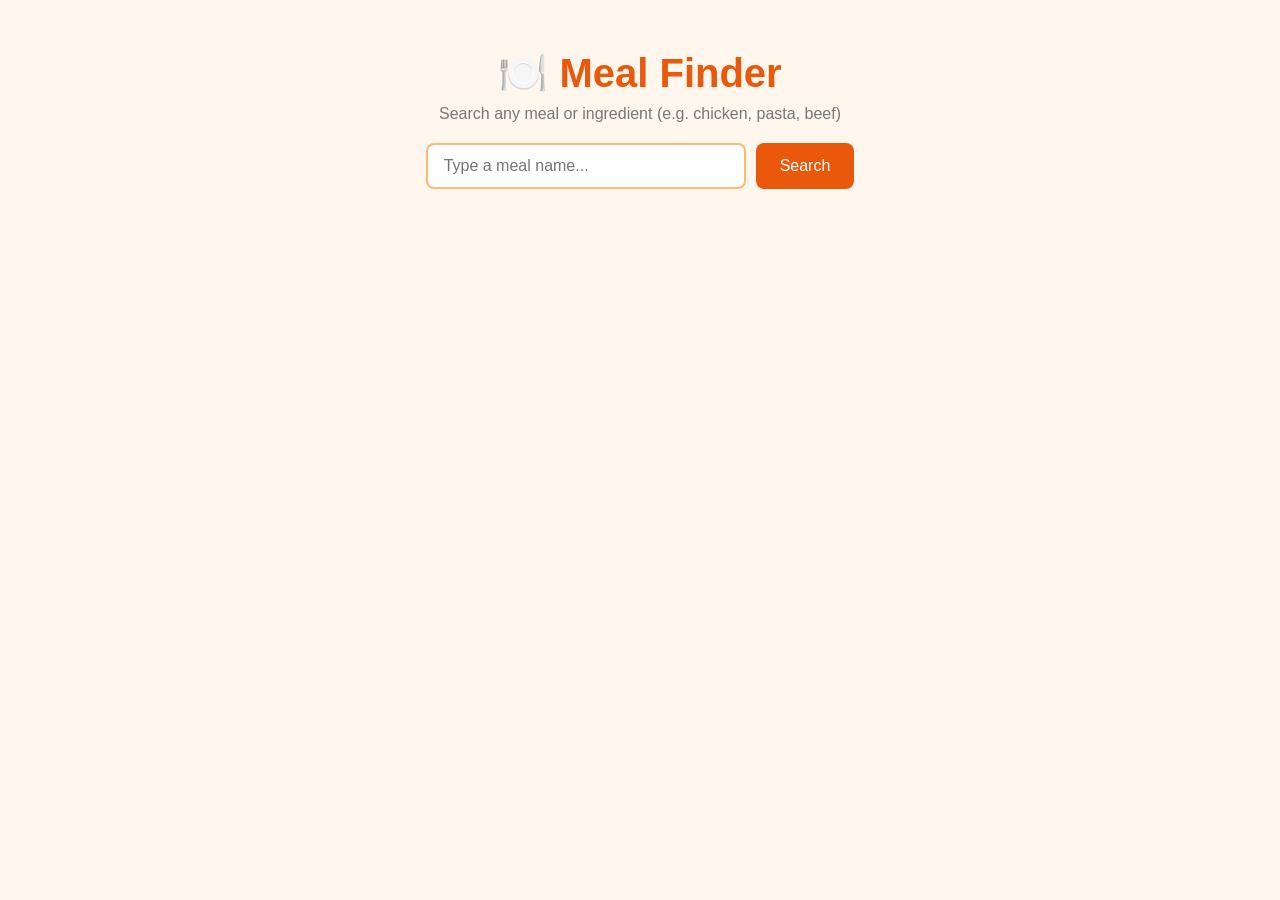
==== index.html @ 624f7c54 "Build 1 for Functionality" ====
<!DOCTYPE html>
<html lang="en">
<head>
  <meta charset="UTF-8">
  <meta name="viewport" content="width=device-width, initial-scale=1.0">
  <title>Meal Finder</title>
  <link rel="stylesheet" href="style.css">
</head>
<body>
  <header>
    <h1>🍽️ Meal Finder</h1>
    <p>Search any meal or ingredient (e.g. chicken, pasta, beef)</p>

    <div class="search-box">
      <input type="text" id="searchInput" placeholder="Type a meal name...">
      <button id="searchBtn">Search</button>
    </div>
  </header>

  <p id="message"></p>
  <div id="results" class="results"></div>

  <script src="script.js"></script>
</body>
</html>
---- style.css ----
* {
  box-sizing: border-box;
  margin: 0;
  padding: 0;
}

body {
  font-family: Arial, Helvetica, sans-serif;
  background: #fff7ed;
  color: #333;
  padding: 20px;
}

header {
  text-align: center;
  margin: 30px 0;
}

header h1 {
  color: #ea580c;
  font-size: 2.5rem;
  margin-bottom: 8px;
}

header p {
  color: #777;
  margin-bottom: 20px;
}

.search-box {
  display: flex;
  justify-content: center;
  gap: 10px;
}

.search-box input {
  width: 320px;
  max-width: 70%;
  padding: 12px 16px;
  font-size: 1rem;
  border: 2px solid #fdba74;
  border-radius: 8px;
  outline: none;
}

.search-box input:focus {
  border-color: #ea580c;
}

.search-box button {
  padding: 12px 24px;
  font-size: 1rem;
  background: #ea580c;
  color: white;
  border: none;
  border-radius: 8px;
  cursor: pointer;
}

.search-box button:hover {
  background: #c2410c;
}

#message {
  text-align: center;
  font-size: 1.1rem;
  margin-bottom: 20px;
}

.results {
  display: flex;
  flex-wrap: wrap;
  justify-content: center;
  gap: 20px;
}

.card {
  width: 230px;
  background: white;
  border-radius: 12px;
  overflow: hidden;
  box-shadow: 0 4px 12px rgba(0, 0, 0, 0.1);
  transition: transform 0.2s;
}

.card:hover {
  transform: translateY(-6px);
}

.card img {
  width: 100%;
  height: 200px;
  object-fit: cover;
  display: block;
}

.card-body {
  padding: 14px;
}

.card-body h3 {
  font-size: 1.05rem;
  margin-bottom: 8px;
}

.card-body p {
  font-size: 0.9rem;
  color: #666;
}

.card-body a {
  display: inline-block;
  margin-top: 10px;
  color: #ea580c;
  font-size: 0.9rem;
}
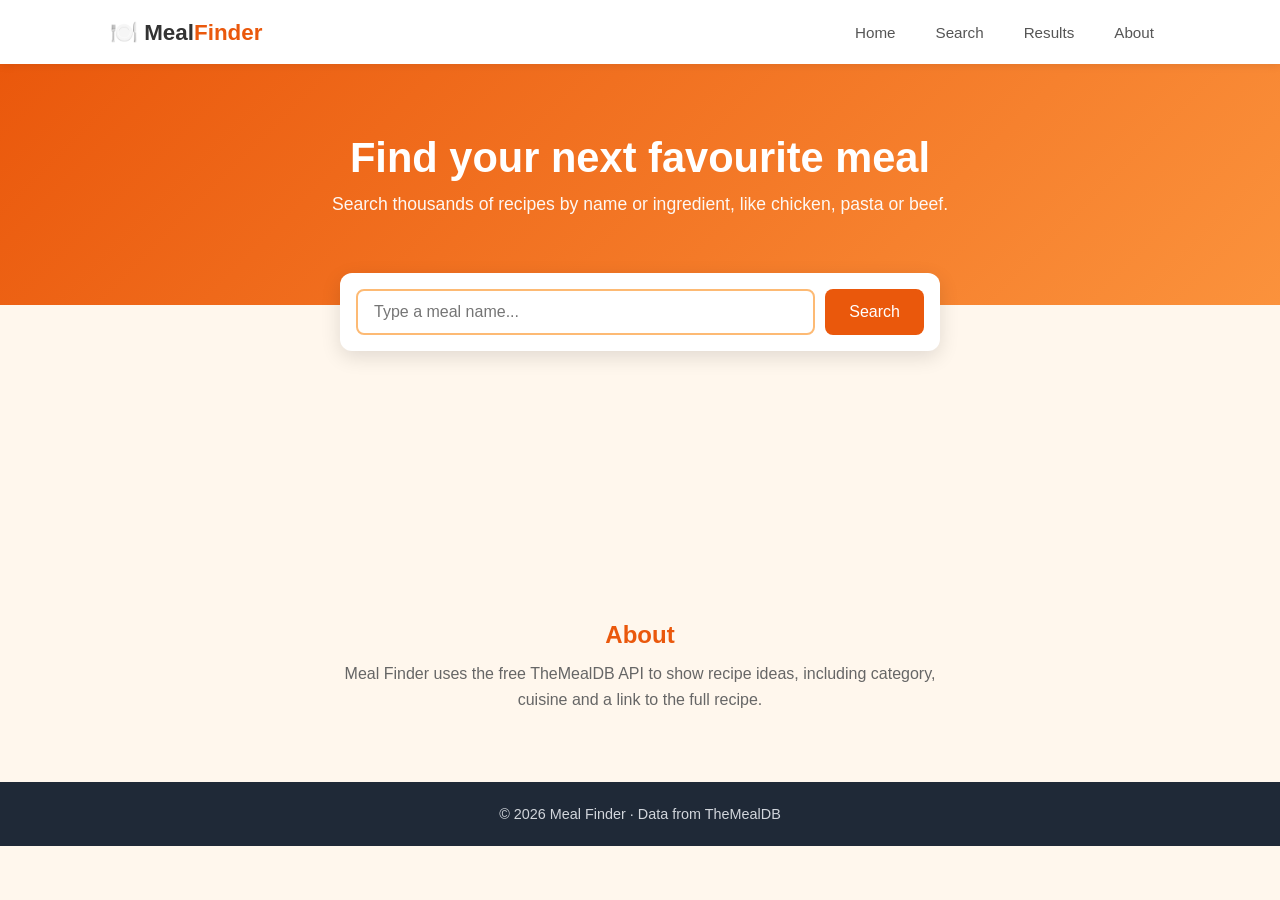
==== commit da767934: "Add navigation bar and polish page layout Add sticky navbar with mobile menu, hero banner, about sec" ====
--- a/index.html
+++ b/index.html
@@ -7,18 +7,48 @@
   <link rel="stylesheet" href="style.css">
 </head>
 <body>
-  <header>
-    <h1>🍽️ Meal Finder</h1>
-    <p>Search any meal or ingredient (e.g. chicken, pasta, beef)</p>
+  <nav class="navbar">
+    <div class="nav-inner">
+      <a href="#home" class="brand">🍽️ Meal<span>Finder</span></a>
 
-    <div class="search-box">
-      <input type="text" id="searchInput" placeholder="Type a meal name...">
-      <button id="searchBtn">Search</button>
+      <button class="nav-toggle" id="navToggle" aria-label="Toggle navigation" aria-expanded="false">☰</button>
+
+      <ul class="nav-links" id="navLinks">
+        <li><a href="#home">Home</a></li>
+        <li><a href="#search">Search</a></li>
+        <li><a href="#results-section">Results</a></li>
+        <li><a href="#about">About</a></li>
+      </ul>
     </div>
+  </nav>
+
+  <header class="hero" id="home">
+    <h1>Find your next favourite meal</h1>
+    <p>Search thousands of recipes by name or ingredient, like chicken, pasta or beef.</p>
   </header>
 
-  <p id="message"></p>
-  <div id="results" class="results"></div>
+  <main>
+    <section class="search-section" id="search">
+      <div class="search-box">
+        <input type="text" id="searchInput" placeholder="Type a meal name...">
+        <button id="searchBtn">Search</button>
+      </div>
+    </section>
+
+    <section class="results-section" id="results-section">
+      <p id="message"></p>
+      <div id="results" class="results"></div>
+    </section>
+
+    <section class="about" id="about">
+      <h2>About</h2>
+      <p>Meal Finder uses the free TheMealDB API to show recipe ideas, including category, cuisine and a link to the full recipe.</p>
+    </section>
+  </main>
+
+  <footer class="footer">
+    <p>&copy; 2026 Meal Finder &middot; Data from TheMealDB</p>
+  </footer>
 
   <script src="script.js"></script>
 </body>
--- a/style.css
+++ b/style.css
@@ -4,38 +4,119 @@
   padding: 0;
 }
 
+html {
+  scroll-behavior: smooth;
+  scroll-padding-top: 70px;
+}
+
 body {
   font-family: Arial, Helvetica, sans-serif;
   background: #fff7ed;
   color: #333;
-  padding: 20px;
-}
-
-header {
-  text-align: center;
-  margin: 30px 0;
-}
-
-header h1 {
-  color: #ea580c;
-  font-size: 2.5rem;
-  margin-bottom: 8px;
-}
-
-header p {
-  color: #777;
-  margin-bottom: 20px;
+}
+
+/* Navigation bar */
+.navbar {
+  position: sticky;
+  top: 0;
+  z-index: 100;
+  background: white;
+  box-shadow: 0 2px 8px rgba(0, 0, 0, 0.08);
+}
+
+.nav-inner {
+  max-width: 1100px;
+  margin: 0 auto;
+  padding: 0 20px;
+  height: 64px;
+  display: flex;
+  align-items: center;
+  justify-content: space-between;
+}
+
+.brand {
+  font-size: 1.4rem;
+  font-weight: bold;
+  color: #333;
+  text-decoration: none;
+}
+
+.brand span {
+  color: #ea580c;
+}
+
+.nav-links {
+  display: flex;
+  gap: 8px;
+  list-style: none;
+}
+
+.nav-links a {
+  display: block;
+  padding: 8px 16px;
+  color: #555;
+  text-decoration: none;
+  border-radius: 6px;
+  font-size: 0.95rem;
+}
+
+.nav-links a:hover {
+  background: #fff7ed;
+  color: #ea580c;
+}
+
+.nav-toggle {
+  display: none;
+  background: none;
+  border: none;
+  font-size: 1.6rem;
+  color: #333;
+  cursor: pointer;
+}
+
+/* Hero */
+.hero {
+  background: linear-gradient(135deg, #ea580c, #fb923c);
+  color: white;
+  text-align: center;
+  padding: 70px 20px 90px;
+}
+
+.hero h1 {
+  font-size: 2.6rem;
+  margin-bottom: 12px;
+}
+
+.hero p {
+  font-size: 1.1rem;
+  opacity: 0.95;
+}
+
+main {
+  max-width: 1100px;
+  margin: 0 auto;
+  padding: 0 20px;
+}
+
+/* Search */
+.search-section {
+  margin-top: -32px;
 }
 
 .search-box {
   display: flex;
   justify-content: center;
   gap: 10px;
+  background: white;
+  padding: 16px;
+  border-radius: 12px;
+  box-shadow: 0 6px 20px rgba(0, 0, 0, 0.12);
+  max-width: 600px;
+  margin: 0 auto;
 }
 
 .search-box input {
-  width: 320px;
-  max-width: 70%;
+  flex: 1;
   padding: 12px 16px;
   font-size: 1rem;
   border: 2px solid #fdba74;
@@ -61,6 +142,12 @@
   background: #c2410c;
 }
 
+/* Results */
+.results-section {
+  padding: 40px 0 20px;
+  min-height: 200px;
+}
+
 #message {
   text-align: center;
   font-size: 1.1rem;
@@ -114,3 +201,58 @@
   color: #ea580c;
   font-size: 0.9rem;
 }
+
+/* About */
+.about {
+  text-align: center;
+  max-width: 650px;
+  margin: 40px auto;
+  padding: 30px 20px;
+}
+
+.about h2 {
+  color: #ea580c;
+  margin-bottom: 12px;
+}
+
+.about p {
+  color: #666;
+  line-height: 1.6;
+}
+
+/* Footer */
+.footer {
+  background: #1f2937;
+  color: #d1d5db;
+  text-align: center;
+  padding: 24px 20px;
+  font-size: 0.9rem;
+}
+
+/* Mobile */
+@media (max-width: 700px) {
+  .nav-toggle {
+    display: block;
+  }
+
+  .nav-links {
+    display: none;
+    position: absolute;
+    top: 64px;
+    left: 0;
+    right: 0;
+    flex-direction: column;
+    gap: 0;
+    background: white;
+    padding: 8px 20px 16px;
+    box-shadow: 0 6px 8px rgba(0, 0, 0, 0.08);
+  }
+
+  .nav-links.open {
+    display: flex;
+  }
+
+  .hero h1 {
+    font-size: 2rem;
+  }
+}
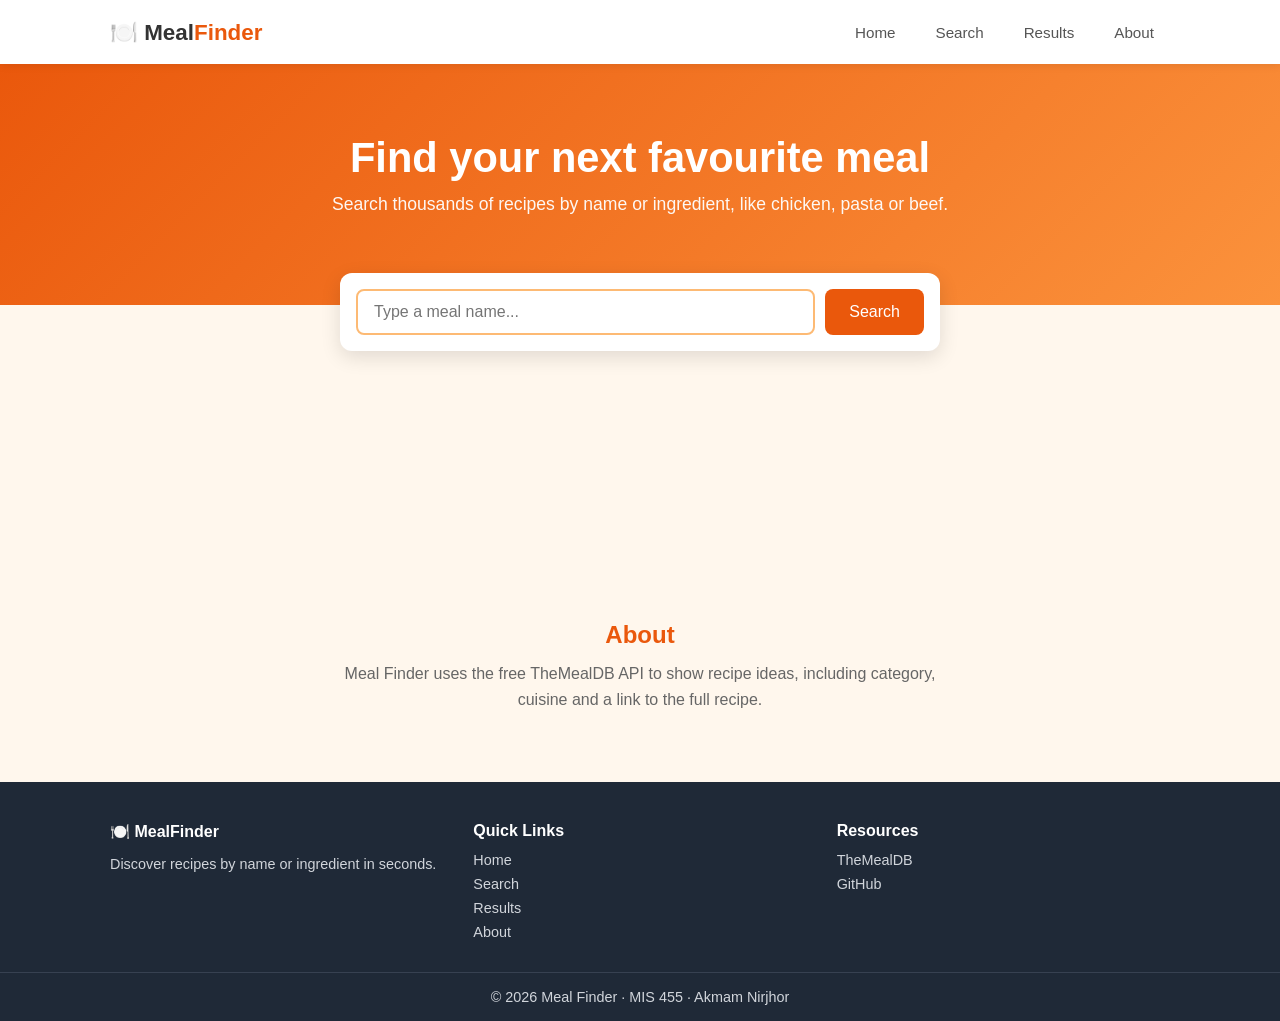
==== commit 38b2b4cc: "Expand footer with brand, quick links and resources" ====
--- a/index.html
+++ b/index.html
@@ -47,7 +47,34 @@
   </main>
 
   <footer class="footer">
-    <p>&copy; 2026 Meal Finder &middot; Data from TheMealDB</p>
+    <div class="footer-inner">
+      <div class="footer-col">
+        <h4>🍽️ MealFinder</h4>
+        <p>Discover recipes by name or ingredient in seconds.</p>
+      </div>
+
+      <div class="footer-col">
+        <h4>Quick Links</h4>
+        <ul>
+          <li><a href="#home">Home</a></li>
+          <li><a href="#search">Search</a></li>
+          <li><a href="#results-section">Results</a></li>
+          <li><a href="#about">About</a></li>
+        </ul>
+      </div>
+
+      <div class="footer-col">
+        <h4>Resources</h4>
+        <ul>
+          <li><a href="https://www.themealdb.com" target="_blank">TheMealDB</a></li>
+          <li><a href="https://github.com/Akmam-Nirjhor/MIS_455_2030514_Akmam_Nirjhor" target="_blank">GitHub</a></li>
+        </ul>
+      </div>
+    </div>
+
+    <div class="footer-bottom">
+      <p>&copy; 2026 Meal Finder &middot; MIS 455 &middot; Akmam Nirjhor</p>
+    </div>
   </footer>
 
   <script src="script.js"></script>
--- a/style.css
+++ b/style.css
@@ -224,9 +224,55 @@
 .footer {
   background: #1f2937;
   color: #d1d5db;
+  font-size: 0.9rem;
+}
+
+.footer-inner {
+  max-width: 1100px;
+  margin: 0 auto;
+  padding: 40px 20px 24px;
+  display: flex;
+  flex-wrap: wrap;
+  justify-content: space-between;
+  gap: 30px;
+}
+
+.footer-col {
+  min-width: 180px;
+  flex: 1;
+}
+
+.footer-col h4 {
+  color: white;
+  margin-bottom: 12px;
+  font-size: 1rem;
+}
+
+.footer-col p {
+  line-height: 1.6;
+}
+
+.footer-col ul {
+  list-style: none;
+}
+
+.footer-col li {
+  margin-bottom: 8px;
+}
+
+.footer-col a {
+  color: #d1d5db;
+  text-decoration: none;
+}
+
+.footer-col a:hover {
+  color: #fb923c;
+}
+
+.footer-bottom {
+  border-top: 1px solid #374151;
   text-align: center;
-  padding: 24px 20px;
-  font-size: 0.9rem;
+  padding: 16px 20px;
 }
 
 /* Mobile */
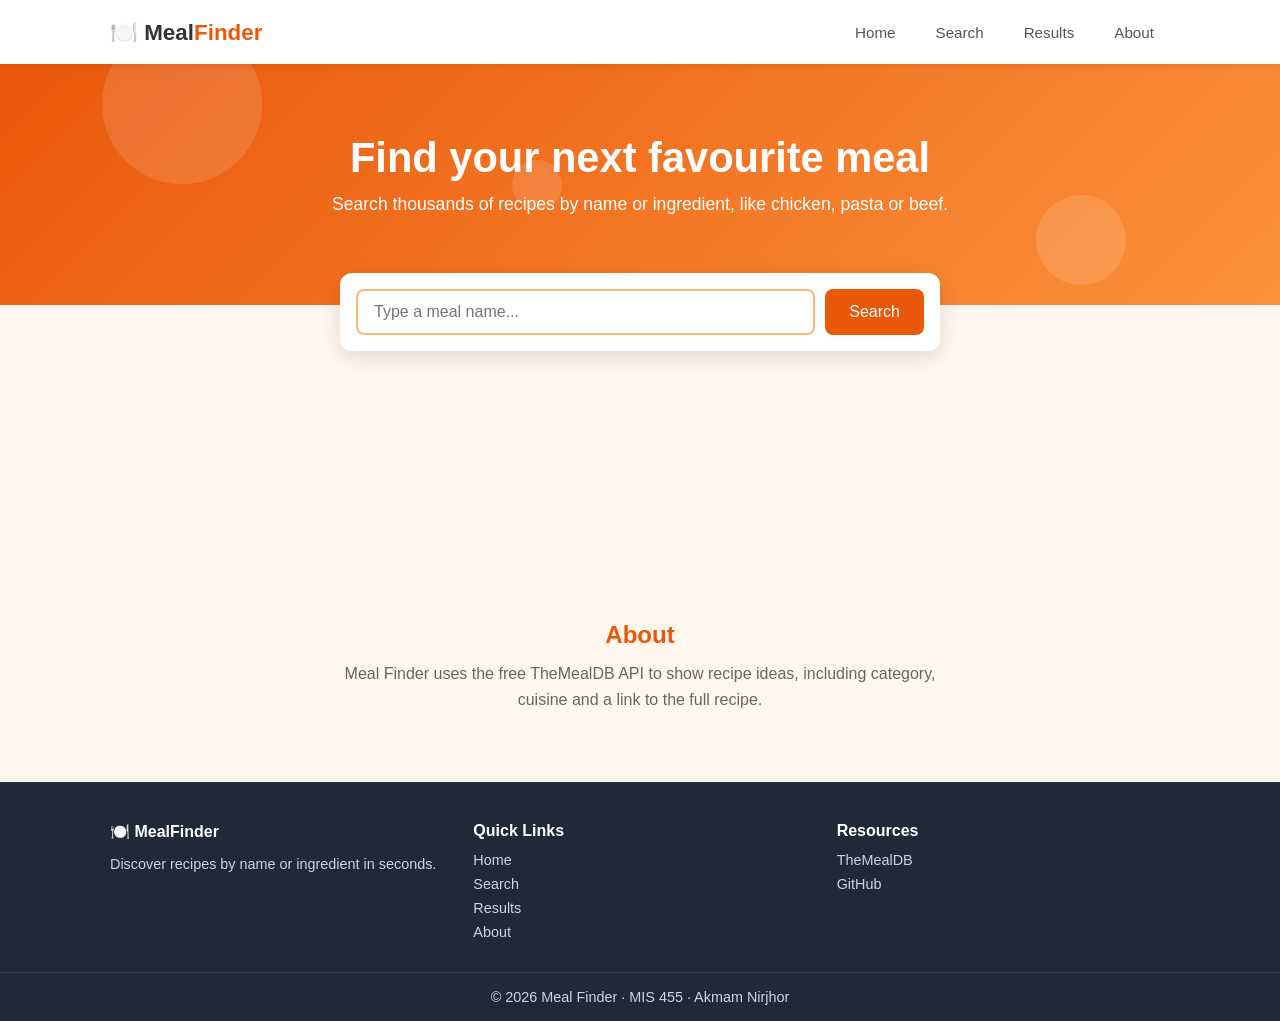
==== commit 70c14bc6: "Add professional animations Add hero gradient and floating shapes, staggered card entrance, scroll r" ====
--- a/index.html
+++ b/index.html
@@ -23,6 +23,9 @@
   </nav>
 
   <header class="hero" id="home">
+    <span class="shape shape-1"></span>
+    <span class="shape shape-2"></span>
+    <span class="shape shape-3"></span>
     <h1>Find your next favourite meal</h1>
     <p>Search thousands of recipes by name or ingredient, like chicken, pasta or beef.</p>
   </header>
@@ -40,13 +43,13 @@
       <div id="results" class="results"></div>
     </section>
 
-    <section class="about" id="about">
+    <section class="about reveal" id="about">
       <h2>About</h2>
       <p>Meal Finder uses the free TheMealDB API to show recipe ideas, including category, cuisine and a link to the full recipe.</p>
     </section>
   </main>
 
-  <footer class="footer">
+  <footer class="footer reveal">
     <div class="footer-inner">
       <div class="footer-col">
         <h4>🍽️ MealFinder</h4>
--- a/style.css
+++ b/style.css
@@ -22,9 +22,20 @@
   z-index: 100;
   background: white;
   box-shadow: 0 2px 8px rgba(0, 0, 0, 0.08);
+  animation: slideDown 0.6s ease both;
+  transition: box-shadow 0.3s;
+}
+
+.navbar.scrolled {
+  box-shadow: 0 4px 18px rgba(0, 0, 0, 0.15);
+}
+
+.navbar.scrolled .nav-inner {
+  height: 56px;
 }
 
 .nav-inner {
+  transition: height 0.3s;
   max-width: 1100px;
   margin: 0 auto;
   padding: 0 20px;
@@ -52,6 +63,7 @@
 }
 
 .nav-links a {
+  position: relative;
   display: block;
   padding: 8px 16px;
   color: #555;
@@ -60,9 +72,25 @@
   font-size: 0.95rem;
 }
 
+.nav-links a::after {
+  content: "";
+  position: absolute;
+  left: 16px;
+  right: 16px;
+  bottom: 4px;
+  height: 2px;
+  background: #ea580c;
+  transform: scaleX(0);
+  transform-origin: left;
+  transition: transform 0.3s ease;
+}
+
 .nav-links a:hover {
-  background: #fff7ed;
   color: #ea580c;
+}
+
+.nav-links a:hover::after {
+  transform: scaleX(1);
 }
 
 .nav-toggle {
@@ -76,20 +104,28 @@
 
 /* Hero */
 .hero {
-  background: linear-gradient(135deg, #ea580c, #fb923c);
+  position: relative;
+  overflow: hidden;
+  background: linear-gradient(135deg, #ea580c, #fb923c, #f59e0b, #ea580c);
+  background-size: 300% 300%;
+  animation: gradientShift 14s ease infinite;
   color: white;
   text-align: center;
   padding: 70px 20px 90px;
 }
 
 .hero h1 {
+  position: relative;
   font-size: 2.6rem;
   margin-bottom: 12px;
+  animation: fadeUp 0.8s ease both;
 }
 
 .hero p {
+  position: relative;
   font-size: 1.1rem;
   opacity: 0.95;
+  animation: fadeUp 0.8s 0.2s ease both;
 }
 
 main {
@@ -113,6 +149,7 @@
   box-shadow: 0 6px 20px rgba(0, 0, 0, 0.12);
   max-width: 600px;
   margin: 0 auto;
+  animation: fadeUp 0.8s 0.4s ease both;
 }
 
 .search-box input {
@@ -122,10 +159,12 @@
   border: 2px solid #fdba74;
   border-radius: 8px;
   outline: none;
+  transition: border-color 0.2s, box-shadow 0.2s;
 }
 
 .search-box input:focus {
   border-color: #ea580c;
+  box-shadow: 0 0 0 4px rgba(234, 88, 12, 0.15);
 }
 
 .search-box button {
@@ -136,10 +175,17 @@
   border: none;
   border-radius: 8px;
   cursor: pointer;
+  transition: background 0.2s, transform 0.2s, box-shadow 0.2s;
 }
 
 .search-box button:hover {
   background: #c2410c;
+  transform: translateY(-2px);
+  box-shadow: 0 6px 14px rgba(234, 88, 12, 0.35);
+}
+
+.search-box button:active {
+  transform: translateY(0);
 }
 
 /* Results */
@@ -167,11 +213,13 @@
   border-radius: 12px;
   overflow: hidden;
   box-shadow: 0 4px 12px rgba(0, 0, 0, 0.1);
-  transition: transform 0.2s;
+  transition: transform 0.3s ease, box-shadow 0.3s ease;
+  animation: fadeUp 0.6s ease both;
 }
 
 .card:hover {
-  transform: translateY(-6px);
+  transform: translateY(-8px);
+  box-shadow: 0 14px 28px rgba(0, 0, 0, 0.18);
 }
 
 .card img {
@@ -179,6 +227,11 @@
   height: 200px;
   object-fit: cover;
   display: block;
+  transition: transform 0.5s ease;
+}
+
+.card:hover img {
+  transform: scale(1.08);
 }
 
 .card-body {
@@ -200,6 +253,11 @@
   margin-top: 10px;
   color: #ea580c;
   font-size: 0.9rem;
+  transition: transform 0.2s;
+}
+
+.card-body a:hover {
+  transform: translateX(4px);
 }
 
 /* About */
@@ -261,8 +319,14 @@
 }
 
 .footer-col a {
+  display: inline-block;
   color: #d1d5db;
   text-decoration: none;
+  transition: color 0.2s, transform 0.2s;
+}
+
+.footer-col a:hover {
+  transform: translateX(4px);
 }
 
 .footer-col a:hover {
@@ -273,6 +337,100 @@
   border-top: 1px solid #374151;
   text-align: center;
   padding: 16px 20px;
+}
+
+/* Animations */
+.shape {
+  position: absolute;
+  border-radius: 50%;
+  background: rgba(255, 255, 255, 0.12);
+  animation: float 8s ease-in-out infinite;
+}
+
+.shape-1 {
+  width: 160px;
+  height: 160px;
+  top: -40px;
+  left: 8%;
+}
+
+.shape-2 {
+  width: 90px;
+  height: 90px;
+  bottom: 20px;
+  right: 12%;
+  animation-delay: -3s;
+}
+
+.shape-3 {
+  width: 50px;
+  height: 50px;
+  top: 40%;
+  left: 40%;
+  animation-delay: -5s;
+}
+
+.reveal {
+  opacity: 0;
+  transform: translateY(30px);
+  transition: opacity 0.8s ease, transform 0.8s ease;
+}
+
+.reveal.visible {
+  opacity: 1;
+  transform: none;
+}
+
+@keyframes fadeUp {
+  from {
+    opacity: 0;
+    transform: translateY(24px);
+  }
+  to {
+    opacity: 1;
+    transform: translateY(0);
+  }
+}
+
+@keyframes slideDown {
+  from {
+    opacity: 0;
+    transform: translateY(-100%);
+  }
+  to {
+    opacity: 1;
+    transform: translateY(0);
+  }
+}
+
+@keyframes float {
+  0%, 100% {
+    transform: translateY(0) scale(1);
+  }
+  50% {
+    transform: translateY(-22px) scale(1.08);
+  }
+}
+
+@keyframes gradientShift {
+  0%, 100% {
+    background-position: 0% 50%;
+  }
+  50% {
+    background-position: 100% 50%;
+  }
+}
+
+@media (prefers-reduced-motion: reduce) {
+  *, *::before, *::after {
+    animation: none !important;
+    transition: none !important;
+  }
+
+  .reveal {
+    opacity: 1;
+    transform: none;
+  }
 }
 
 /* Mobile */
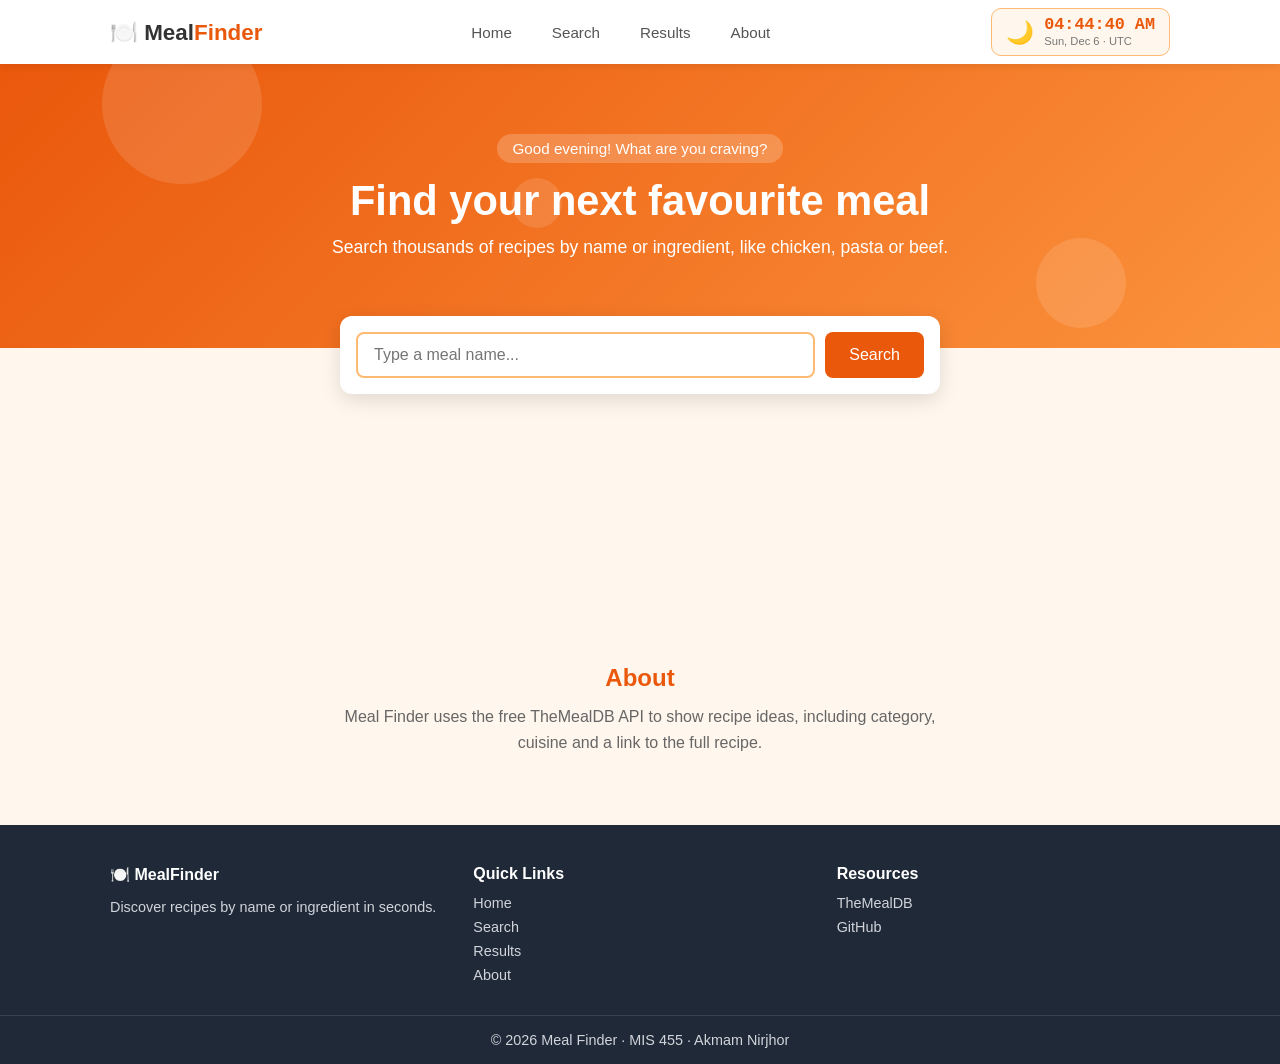
==== commit 2ead505f: "Add smart clock and time-based greeting Show local time, date and timezone in the navbar, with a gre" ====
--- a/index.html
+++ b/index.html
@@ -11,14 +11,22 @@
     <div class="nav-inner">
       <a href="#home" class="brand">🍽️ Meal<span>Finder</span></a>
 
-      <button class="nav-toggle" id="navToggle" aria-label="Toggle navigation" aria-expanded="false">☰</button>
-
       <ul class="nav-links" id="navLinks">
         <li><a href="#home">Home</a></li>
         <li><a href="#search">Search</a></li>
         <li><a href="#results-section">Results</a></li>
         <li><a href="#about">About</a></li>
       </ul>
+
+      <div class="smart-clock" id="smartClock" title="Your local time">
+        <span class="clock-icon" id="clockIcon">🕐</span>
+        <div class="clock-text">
+          <span class="clock-time" id="clockTime">--:--:--</span>
+          <span class="clock-date" id="clockDate"></span>
+        </div>
+      </div>
+
+      <button class="nav-toggle" id="navToggle" aria-label="Toggle navigation" aria-expanded="false">☰</button>
     </div>
   </nav>
 
@@ -26,6 +34,7 @@
     <span class="shape shape-1"></span>
     <span class="shape shape-2"></span>
     <span class="shape shape-3"></span>
+    <span class="greeting" id="greeting"></span>
     <h1>Find your next favourite meal</h1>
     <p>Search thousands of recipes by name or ingredient, like chicken, pasta or beef.</p>
   </header>
--- a/style.css
+++ b/style.css
@@ -339,6 +339,53 @@
   padding: 16px 20px;
 }
 
+/* Smart clock */
+.smart-clock {
+  display: flex;
+  align-items: center;
+  gap: 10px;
+  padding: 6px 14px;
+  margin-left: 12px;
+  background: #fff7ed;
+  border: 1px solid #fdba74;
+  border-radius: 10px;
+}
+
+.clock-icon {
+  font-size: 1.4rem;
+}
+
+.clock-text {
+  display: flex;
+  flex-direction: column;
+  line-height: 1.2;
+}
+
+.clock-time {
+  font-family: "Courier New", monospace;
+  font-size: 1.05rem;
+  font-weight: bold;
+  color: #ea580c;
+  font-variant-numeric: tabular-nums;
+}
+
+.clock-date {
+  font-size: 0.7rem;
+  color: #777;
+  white-space: nowrap;
+}
+
+.greeting {
+  position: relative;
+  display: inline-block;
+  margin-bottom: 14px;
+  padding: 6px 16px;
+  font-size: 0.95rem;
+  background: rgba(255, 255, 255, 0.2);
+  border-radius: 20px;
+  animation: fadeUp 0.8s ease both;
+}
+
 /* Animations */
 .shape {
   position: absolute;
@@ -459,4 +506,14 @@
   .hero h1 {
     font-size: 2rem;
   }
-}
+
+  .smart-clock {
+    margin-left: auto;
+    margin-right: 10px;
+    padding: 4px 10px;
+  }
+
+  .clock-date {
+    display: none;
+  }
+}
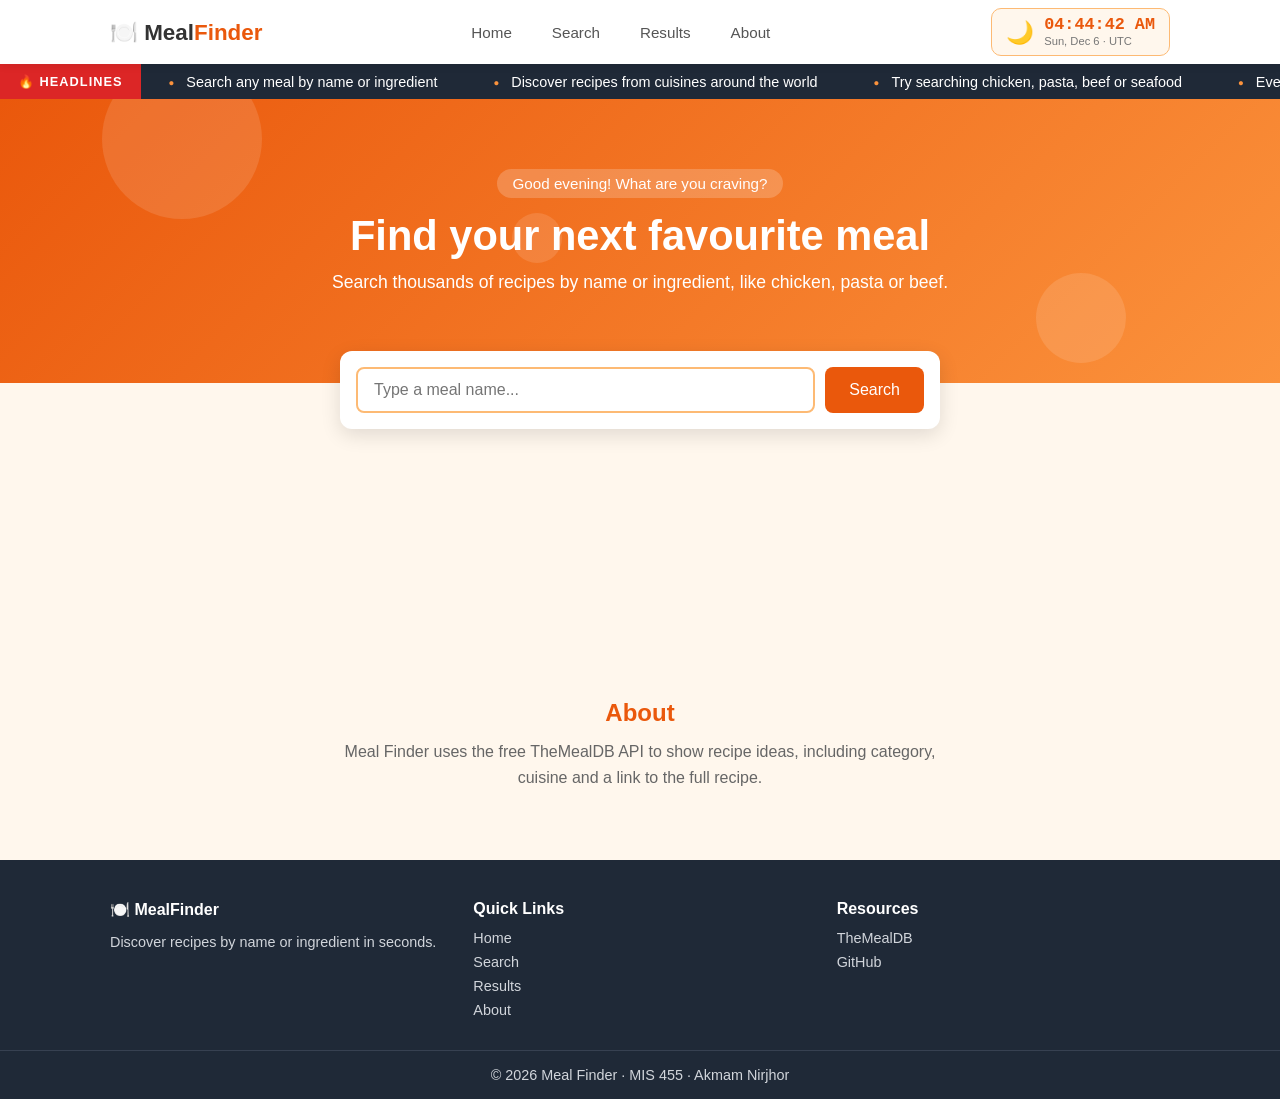
==== commit d988b8ad: "Add news-style headline ticker" ====
--- a/index.html
+++ b/index.html
@@ -29,6 +29,24 @@
       <button class="nav-toggle" id="navToggle" aria-label="Toggle navigation" aria-expanded="false">☰</button>
     </div>
   </nav>
+
+  <div class="ticker" aria-label="Food headlines">
+    <span class="ticker-label">🔥 HEADLINES</span>
+    <div class="ticker-track">
+      <div class="ticker-move">
+        <span>Search any meal by name or ingredient</span>
+        <span>Discover recipes from cuisines around the world</span>
+        <span>Try searching chicken, pasta, beef or seafood</span>
+        <span>Every result shows its category and cuisine</span>
+        <span>Tap View recipe for the full cooking guide</span>
+        <span>Search any meal by name or ingredient</span>
+        <span>Discover recipes from cuisines around the world</span>
+        <span>Try searching chicken, pasta, beef or seafood</span>
+        <span>Every result shows its category and cuisine</span>
+        <span>Tap View recipe for the full cooking guide</span>
+      </div>
+    </div>
+  </div>
 
   <header class="hero" id="home">
     <span class="shape shape-1"></span>
--- a/style.css
+++ b/style.css
@@ -339,6 +339,67 @@
   padding: 16px 20px;
 }
 
+/* News headline ticker */
+.ticker {
+  display: flex;
+  align-items: stretch;
+  background: #1f2937;
+  color: white;
+  font-size: 0.9rem;
+  overflow: hidden;
+}
+
+.ticker-label {
+  flex-shrink: 0;
+  display: flex;
+  align-items: center;
+  padding: 10px 18px;
+  background: #dc2626;
+  font-weight: bold;
+  letter-spacing: 1px;
+  font-size: 0.8rem;
+  position: relative;
+  z-index: 1;
+}
+
+.ticker-track {
+  flex: 1;
+  overflow: hidden;
+  display: flex;
+  align-items: center;
+}
+
+.ticker-move {
+  display: flex;
+  white-space: nowrap;
+  animation: tickerScroll 50s linear infinite;
+}
+
+.ticker-track:hover .ticker-move {
+  animation-play-state: paused;
+}
+
+.ticker-move span {
+  padding: 0 28px;
+}
+
+.ticker-move span::before {
+  content: "●";
+  color: #fb923c;
+  margin-right: 12px;
+  font-size: 0.6rem;
+  vertical-align: middle;
+}
+
+@keyframes tickerScroll {
+  from {
+    transform: translateX(0);
+  }
+  to {
+    transform: translateX(-50%);
+  }
+}
+
 /* Smart clock */
 .smart-clock {
   display: flex;
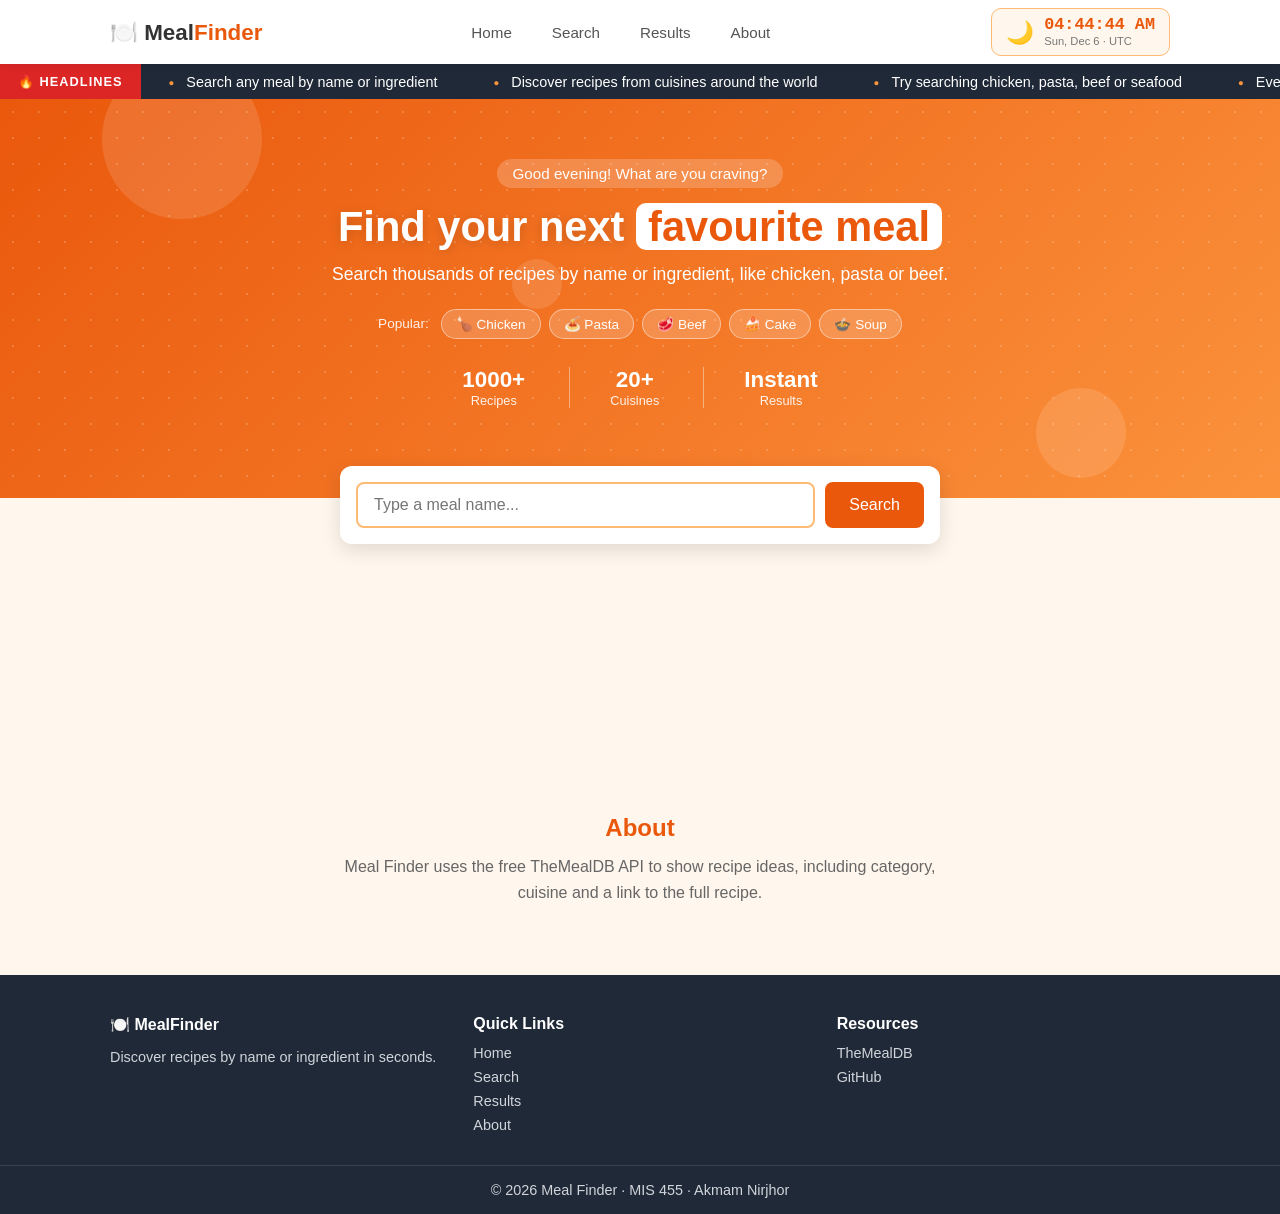
==== commit 2f00fd70: "Upgrade hero banner with chips and stats Add highlighted headline, dot texture, popular search chips" ====
--- a/index.html
+++ b/index.html
@@ -53,8 +53,23 @@
     <span class="shape shape-2"></span>
     <span class="shape shape-3"></span>
     <span class="greeting" id="greeting"></span>
-    <h1>Find your next favourite meal</h1>
+    <h1>Find your next <span class="highlight">favourite meal</span></h1>
     <p>Search thousands of recipes by name or ingredient, like chicken, pasta or beef.</p>
+
+    <div class="hero-chips">
+      <span class="chips-label">Popular:</span>
+      <button class="chip" data-query="Chicken">🍗 Chicken</button>
+      <button class="chip" data-query="Pasta">🍝 Pasta</button>
+      <button class="chip" data-query="Beef">🥩 Beef</button>
+      <button class="chip" data-query="Cake">🍰 Cake</button>
+      <button class="chip" data-query="Soup">🍲 Soup</button>
+    </div>
+
+    <div class="hero-stats">
+      <div class="stat"><strong>1000+</strong><span>Recipes</span></div>
+      <div class="stat"><strong>20+</strong><span>Cuisines</span></div>
+      <div class="stat"><strong>Instant</strong><span>Results</span></div>
+    </div>
   </header>
 
   <main>
--- a/style.css
+++ b/style.css
@@ -111,7 +111,7 @@
   animation: gradientShift 14s ease infinite;
   color: white;
   text-align: center;
-  padding: 70px 20px 90px;
+  padding: 60px 20px 90px;
 }
 
 .hero h1 {
@@ -337,6 +337,96 @@
   border-top: 1px solid #374151;
   text-align: center;
   padding: 16px 20px;
+}
+
+/* Banner extras */
+.hero::before {
+  content: "";
+  position: absolute;
+  inset: 0;
+  background-image: radial-gradient(rgba(255, 255, 255, 0.18) 1.5px, transparent 1.5px);
+  background-size: 26px 26px;
+  pointer-events: none;
+}
+
+.hero h1 {
+  max-width: 700px;
+  margin-left: auto;
+  margin-right: auto;
+  line-height: 1.2;
+  text-shadow: 0 2px 12px rgba(0, 0, 0, 0.15);
+}
+
+.highlight {
+  background: white;
+  color: #ea580c;
+  padding: 0 12px;
+  border-radius: 10px;
+  text-shadow: none;
+  white-space: nowrap;
+}
+
+.hero-chips {
+  position: relative;
+  display: flex;
+  flex-wrap: wrap;
+  justify-content: center;
+  align-items: center;
+  gap: 8px;
+  margin-top: 24px;
+  animation: fadeUp 0.8s 0.3s ease both;
+}
+
+.chips-label {
+  font-size: 0.85rem;
+  opacity: 0.9;
+  margin-right: 4px;
+}
+
+.chip {
+  padding: 6px 14px;
+  font-size: 0.85rem;
+  color: white;
+  background: rgba(255, 255, 255, 0.18);
+  border: 1px solid rgba(255, 255, 255, 0.45);
+  border-radius: 20px;
+  cursor: pointer;
+  transition: background 0.2s, color 0.2s, transform 0.2s;
+}
+
+.chip:hover {
+  background: white;
+  color: #ea580c;
+  transform: translateY(-2px);
+}
+
+.hero-stats {
+  position: relative;
+  display: flex;
+  justify-content: center;
+  gap: 40px;
+  margin-top: 28px;
+  animation: fadeUp 0.8s 0.4s ease both;
+}
+
+.stat {
+  display: flex;
+  flex-direction: column;
+  padding: 0 4px;
+}
+
+.stat + .stat {
+  padding-left: 40px;
+  border-left: 1px solid rgba(255, 255, 255, 0.4);
+}
+
+.stat strong {
+  font-size: 1.4rem;
+}
+
+.stat span {
+  font-size: 0.8rem;
+  opacity: 0.9;
 }
 
 /* News headline ticker */
@@ -577,4 +667,16 @@
   .clock-date {
     display: none;
   }
-}
+
+  .hero-stats {
+    gap: 20px;
+  }
+
+  .stat + .stat {
+    padding-left: 20px;
+  }
+
+  .highlight {
+    white-space: normal;
+  }
+}
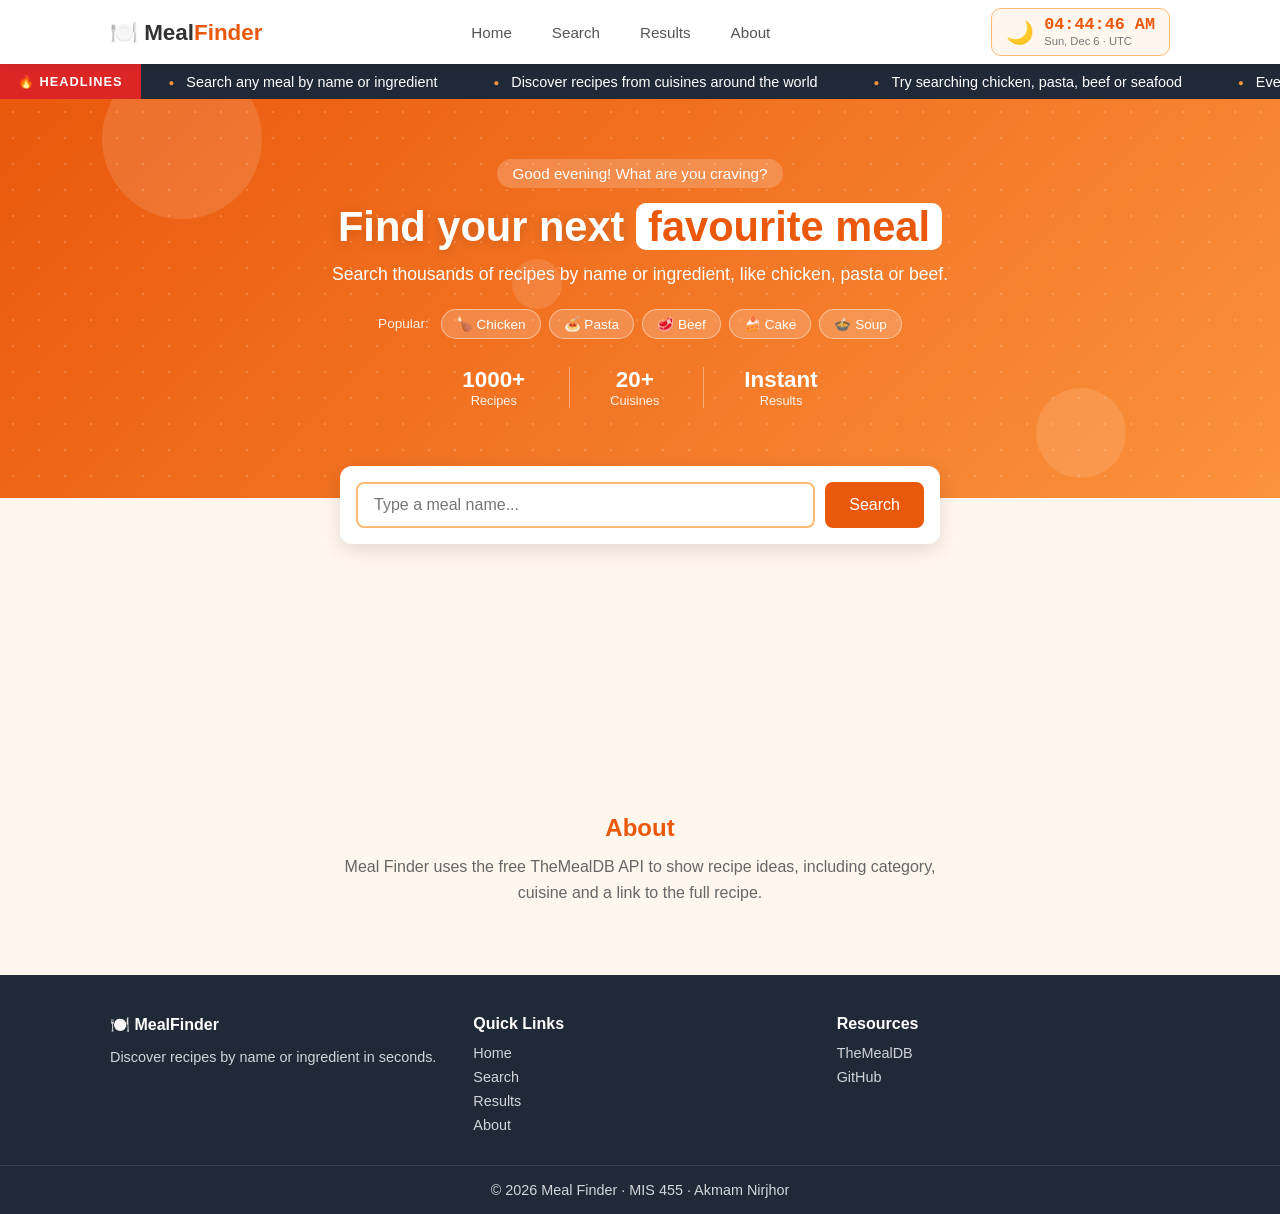
==== commit 3f3ea6c7: "Add animated custom mouse cursor" ====
--- a/index.html
+++ b/index.html
@@ -7,6 +7,9 @@
   <link rel="stylesheet" href="style.css">
 </head>
 <body>
+  <div class="cursor-dot" id="cursorDot"></div>
+  <div class="cursor-ring" id="cursorRing"></div>
+
   <nav class="navbar">
     <div class="nav-inner">
       <a href="#home" class="brand">🍽️ Meal<span>Finder</span></a>
--- a/style.css
+++ b/style.css
@@ -339,6 +339,63 @@
   padding: 16px 20px;
 }
 
+/* Custom mouse cursor */
+.cursor-dot,
+.cursor-ring {
+  position: fixed;
+  top: 0;
+  left: 0;
+  z-index: 9999;
+  pointer-events: none;
+  opacity: 0;
+  transition: opacity 0.3s;
+}
+
+.cursor-dot::before,
+.cursor-ring::before {
+  content: "";
+  position: absolute;
+  border-radius: 50%;
+  transform: translate(-50%, -50%);
+}
+
+.cursor-dot::before {
+  width: 8px;
+  height: 8px;
+  background: #ea580c;
+}
+
+.cursor-ring::before {
+  width: 36px;
+  height: 36px;
+  border: 2px solid #ea580c;
+  transition: width 0.25s, height 0.25s, background 0.25s, border-color 0.25s;
+}
+
+.cursor-ring.hovering::before {
+  width: 56px;
+  height: 56px;
+  background: rgba(234, 88, 12, 0.15);
+}
+
+.cursor-ring.clicking::before {
+  width: 24px;
+  height: 24px;
+  background: rgba(234, 88, 12, 0.35);
+}
+
+body.cursor-active .cursor-dot,
+body.cursor-active .cursor-ring {
+  opacity: 1;
+}
+
+body.custom-cursor,
+body.custom-cursor a,
+body.custom-cursor button,
+body.custom-cursor .card {
+  cursor: none;
+}
+
 /* Banner extras */
 .hero::before {
   content: "";
